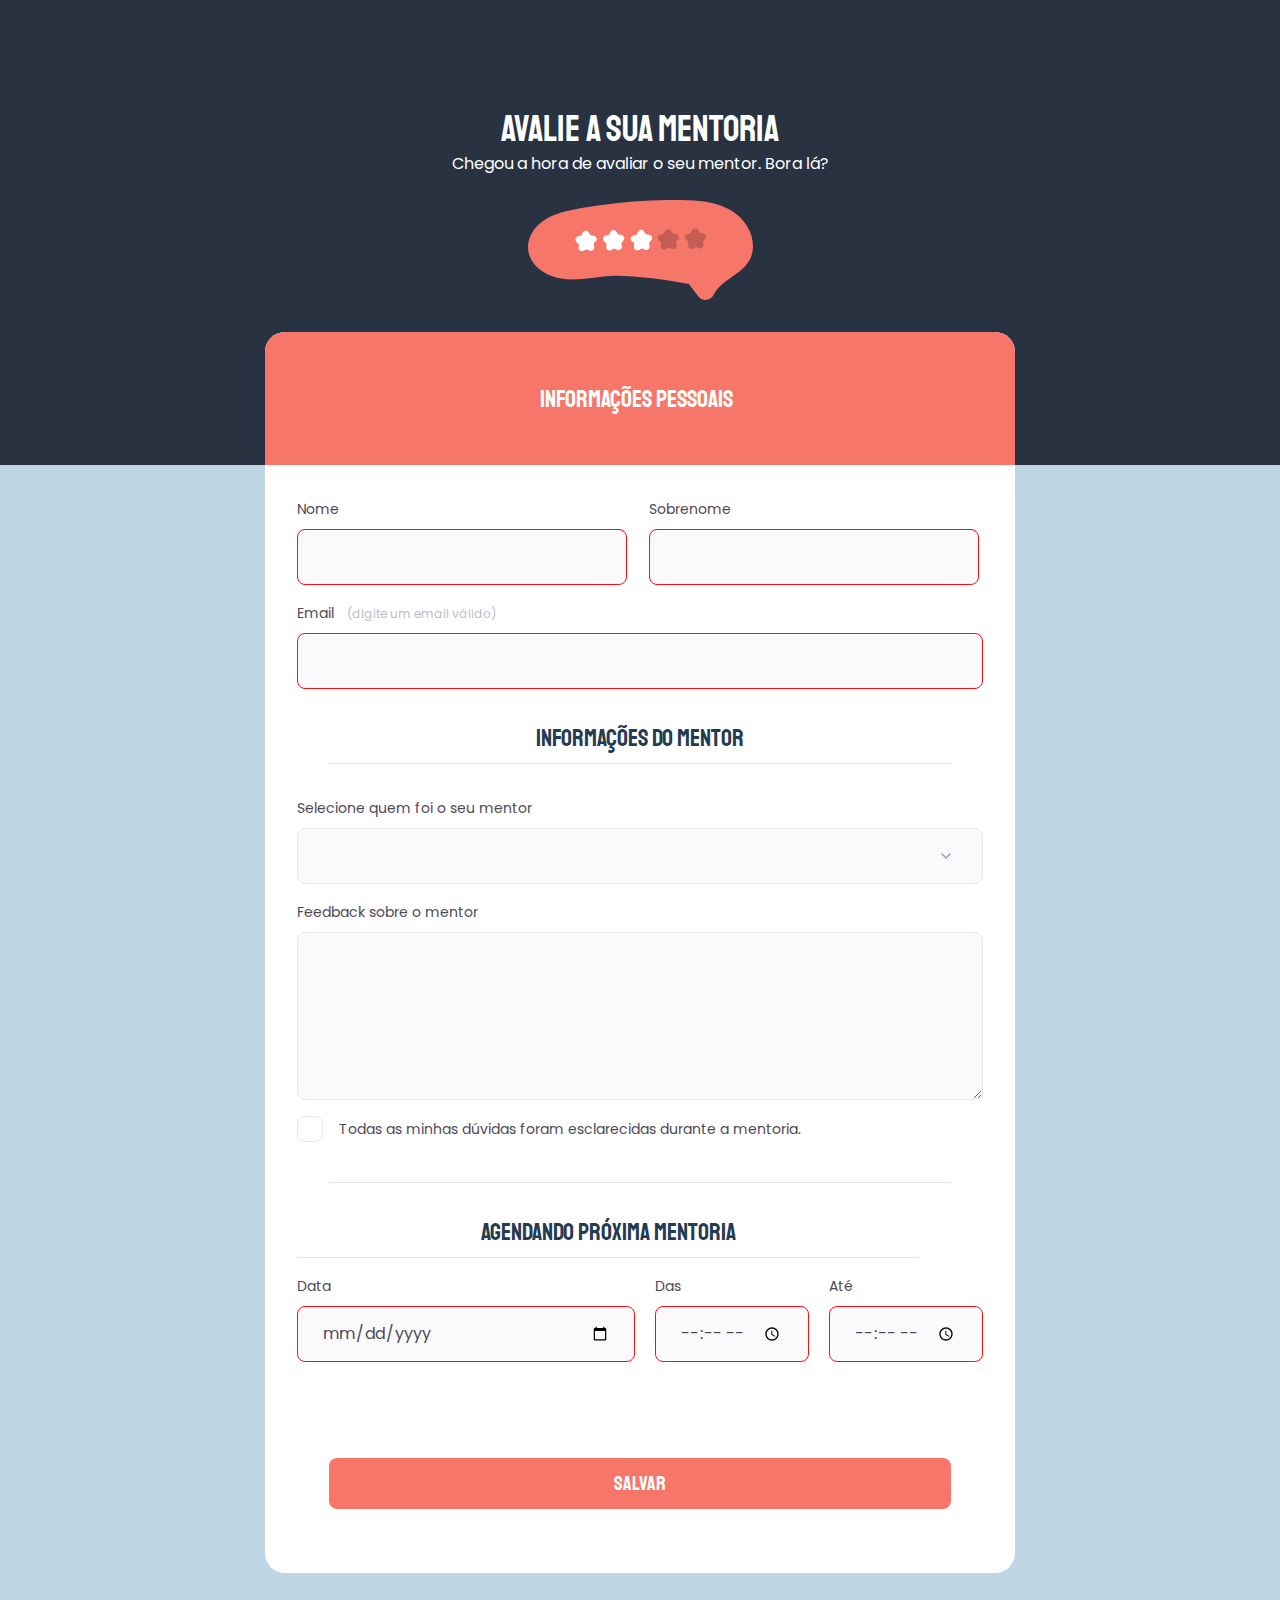
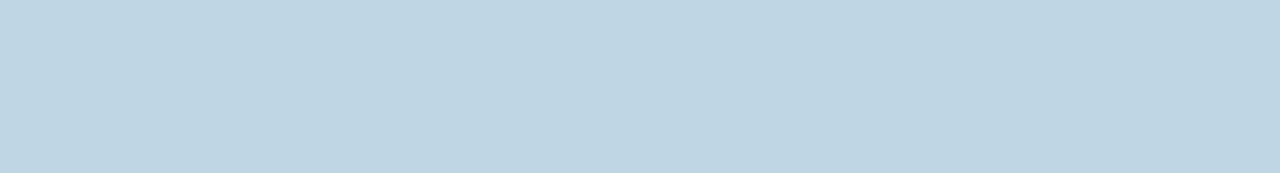
==== avaliation-mentorship/index.html @ 3750b654 "Formulário de Avaliação de Mentoria finalizado" ====
<!DOCTYPE html>
<html lang="pt-br">

<head>
  <link rel="preconnect" href="https://fonts.googleapis.com">
  <link rel="preconnect" href="https://fonts.gstatic.com" crossorigin>
  <meta charset="UTF-8">
  <meta http-equiv="X-UA-Compatible" content="IE=edge">
  <meta name="viewport" content="width=device-width, initial-scale=1.0">
  <title>Avaliation Mentorship</title>
  <link rel="stylesheet" href="styles/style.css" />
  <link href="https://fonts.googleapis.com/css2?family=Poppins&family=Staatliches&display=swap" rel="stylesheet">
  <link rel="shortcut icon" href="images/favicon.ico" type="image/x-icon" />
</head>

<body>

  <div class="page">
    <header>
      <h1>Avalie a sua mentoria</h1>
      <p>Chegou a hora de avaliar o seu mentor. Bora lá?</p>
      <img src="images/stars-avaliation.svg" alt="Balão de diálogo com estrelas de avaliação." />
    </header>

    <form id="mentorship-avaliation">
      <legend id="top-form">
        Informações pessoais
      </legend>

      <fieldset>
        <div class="fieldset-wrapper">
          <div class="col-2">
            <div class="input-wrapper">
              <label for="student-name">Nome</label>
              <input type="text" id="student-name" required />
            </div>

            <div class="input-wrapper">
              <label for="student-lastname">Sobrenome</label>
              <input type="text" id="student-lastname" required/>
            </div>
          </div>

          <div class="input-wrapper">
            <label for="student-email">Email <span>(digite um email válido)</span></label>
            <input type="email" id="student-email" required />
          </div>
        </div>
      </fieldset>

      <fieldset>
        <legend>Informações do mentor</legend>

        <div class="fieldset-wrapper">
          <div class="input-wrapper">
            <label for="select-mentor">Selecione quem foi o seu mentor</label>
            <select id="select-mentor" required>
              <option value="mentor-0"></option>
              <option value="mentor-1">Mayk Brito</option>
              <option value="mentor-2">Diego Fernandes</option>
              <option value="mentor-3">Rodrigo Gonçalves</option>
            </select>
          </div>

          <div class="input-wrapper">
            <label for="feedback-mentor">Feedback sobre o mentor</label>
            <textarea id="feedback-mentor"></textarea>
          </div>

          <div class="checkbox-wrapper">
            <input type="checkbox" id="questions-mentorship" />
            <label for="questions-mentorship">Todas as minhas dúvidas foram esclarecidas durante a mentoria.</label>
          </div>
        </div>
      </fieldset>

      <fieldset>
        <legend></legend>
        <div class="fieldset-wrapper">
          <legend>Agendando próxima mentoria</legend>

          <div class="col-3">
            <div class="input-wrapper">
              <label for="mentorship-date">Data</label>
              <input type="date" id="mentorship-date" required />
            </div>
  
            <div class="input-wrapper">
              <label for="mentorship-begin">Das</label>
              <input type="time" id="mentorship-begin" required />
            </div>

            <div class="input-wrapper">
              <label for="mentorship-end">Até</label>
              <input type="time" id="mentorship-end" required />
            </div>
          </div>
        </div>
      </fieldset>

      <footer>
        <button form="mentorship-avaliation" class="button">Salvar</button>
      </footer>

    </form>
  </div>
</body>
</html>
---- avaliation-mentorship/styles/style.css ----
* {
  margin: 0;
  padding: 0;
  box-sizing: border-box;
}

body, input, select, textarea {
  font-family: 'Poppins', sans-serif;
}

h1, legend {
  font-family: 'Staatliches', cursive;
  font-weight: 400;
}

body {
  background: #BFD7E4;
}

body::before {
  content: '';
  width: 100vw;
  height: 465px;
  position: absolute;
  top: 0;
  left: 0;
  z-index: -1;
  background: #293241;
}

.page {
  width: 750px;
  margin: 0 auto;
}

header {
  color: #FFFFFF;
  height: 332px;
  padding-top: 107px;
  text-align: center;
}

header h1 {
  font-size: 36px;
  line-height: 45px;
}

header p {
  font-size: 16px;
  line-height: 24px;
  margin-bottom: 24px;
}

form {
  min-height: 900px;
  margin-bottom: 200px;
  background: #FFFFFF;
  border-radius: 20px;
  display: flex;
  flex-direction: column;
}

form .fieldset-wrapper {
  padding: 32px;
}

#top-form {
  background: #F67669;
  width: 100%;
  height: 133px;
  border: 0;
  border-radius: 20px 20px 0px 0px;
}

form #top-form {
  padding: 50px 275px;
  font-size: 24px;
  line-height: 34px;
  color: #FFFFFF;
}

fieldset {
  border: none;
}

.fieldset-wrapper {
  display: flex;
  flex-direction: column;
  gap: 16px;
}

fieldset legend {
font-size: 24px;
line-height: 34px;
color: #253B51;
text-align: center;
width: 622px;
border-bottom: 1px solid #E6E6F0;
padding-bottom: 8px;
}

.col-2 {
  display: flex;
  gap: 22px;
}

.col-2 input {
  width: 330px;
}

.input-wrapper {
  display: flex;
  flex-direction: column;
}

.input-wrapper label,
.checkbox-wrapper label {
  font-size: 14px;
  line-height: 24px;
  color: #4E4958;
  margin-bottom: 8px;
}

.input-wrapper label span {
  margin-left: 9px;
  font-size: 12px;
  line-height: 20px;
  color: #C1BCCC;
}

.input-wrapper label span:hover {
  color: #6C6A71;
}

.input-wrapper input,
.input-wrapper select,
.input-wrapper textarea {
  background: #FAFAFC;
  border: 1px solid #E6E6F0;
  border-radius: 8px;
  height: 56px;
  padding: 0 24px;
  font-size: 16px;
  line-height: 26px;
  color: #4E4958;
}

.input-wrapper select {
  appearance: none;
  -webkit-appearance: none;
  background-image: url("data:image/svg+xml,%3Csvg width='24' height='24' viewBox='0 0 24 24' fill='none' xmlns='http://www.w3.org/2000/svg'%3E%3Cg clip-path='url(%23clip0_1_54)'%3E%3Cpath d='M8 10L12 14L16 10' stroke='%239C98A6' stroke-width='1.5' stroke-linecap='round' stroke-linejoin='round'/%3E%3C/g%3E%3Cdefs%3E%3CclipPath id='clip0_1_54'%3E%3Crect width='24' height='24' fill='white'/%3E%3C/clipPath%3E%3C/defs%3E%3C/svg%3E%0A");
  background-repeat: no-repeat;
  background-position: right 24px top 50%;
}

.input-wrapper textarea {
  padding: 3px;
  height: 168px;
}

.checkbox-wrapper {
  position: relative;
}

.checkbox-wrapper label {
  display: flex;
  align-items: center;
  gap: 16px;
  margin: 0;
}

.checkbox-wrapper input {
  position: absolute;
  top: 0;
  left: 0;
  width: 24px;
  height: 24px;
  opacity: 0;
}

.checkbox-wrapper label::before {
  content: '';
  width: 24px;
  height: 24px;
  display: block;
  border: 1px solid #E6E6F0;
  border-radius: 8px;
}

.checkbox-wrapper input:checked + label::before {
  background-image: url("data:image/svg+xml,%3Csvg width='24' height='24' viewBox='0 0 24 24' fill='none' xmlns='http://www.w3.org/2000/svg'%3E%3Cpath d='M9.00016 16.1698L4.83016 11.9998L3.41016 13.4098L9.00016 18.9998L21.0002 6.99984L19.5902 5.58984L9.00016 16.1698Z' fill='%2342D3FF'/%3E%3C/svg%3E%0A");
}

.checkbox-wrapper input:focus + label::before {
  outline: 2px solid #000;
}

.col-3 {
  display: flex;
  gap: 20px;
}

.col-3 > div:nth-child(1) {
  width: 100%;
}

footer {
  display: flex;
  flex-direction: column;
  padding: 64px;
}

footer .button {
  width: 622px;
  background: #F67669;
  height: 51px;
  border: 0;
  border-radius: 8px;
  font-family: 'Staatliches', cursive;
  font-weight: 400;
  font-size: 20px;
  line-height: 26px;
  color: #FFFFFF;
  cursor: pointer;
}

footer .button:hover {
  background: #F15252;
}

input:invalid {
  border: 1px solid #FF1010;
}
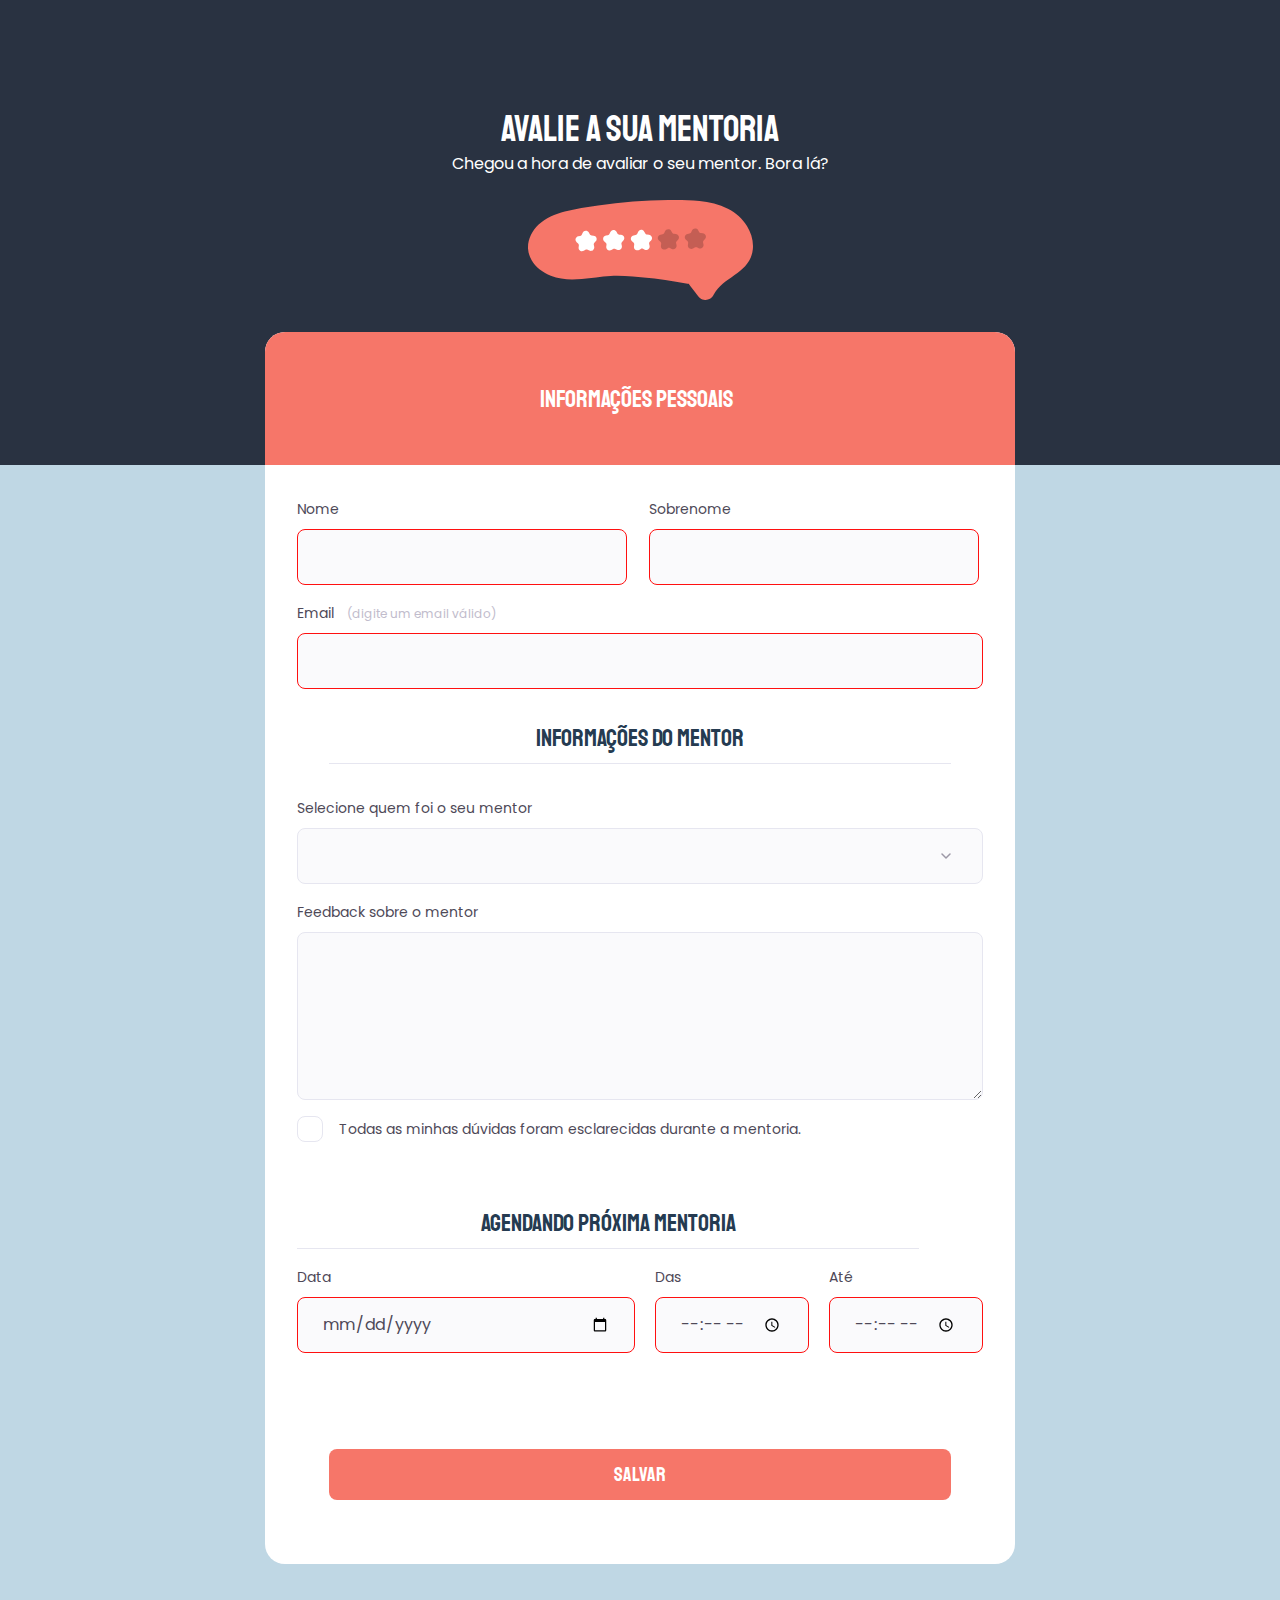
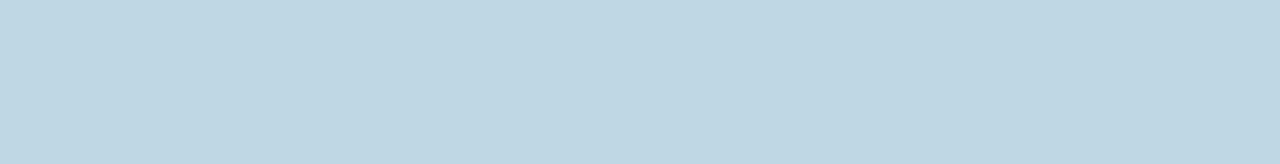
==== commit 47cd2d2d: "Correção" ====
--- a/avaliation-mentorship/index.html
+++ b/avaliation-mentorship/index.html
@@ -75,7 +75,6 @@
       </fieldset>
 
       <fieldset>
-        <legend></legend>
         <div class="fieldset-wrapper">
           <legend>Agendando próxima mentoria</legend>
 
